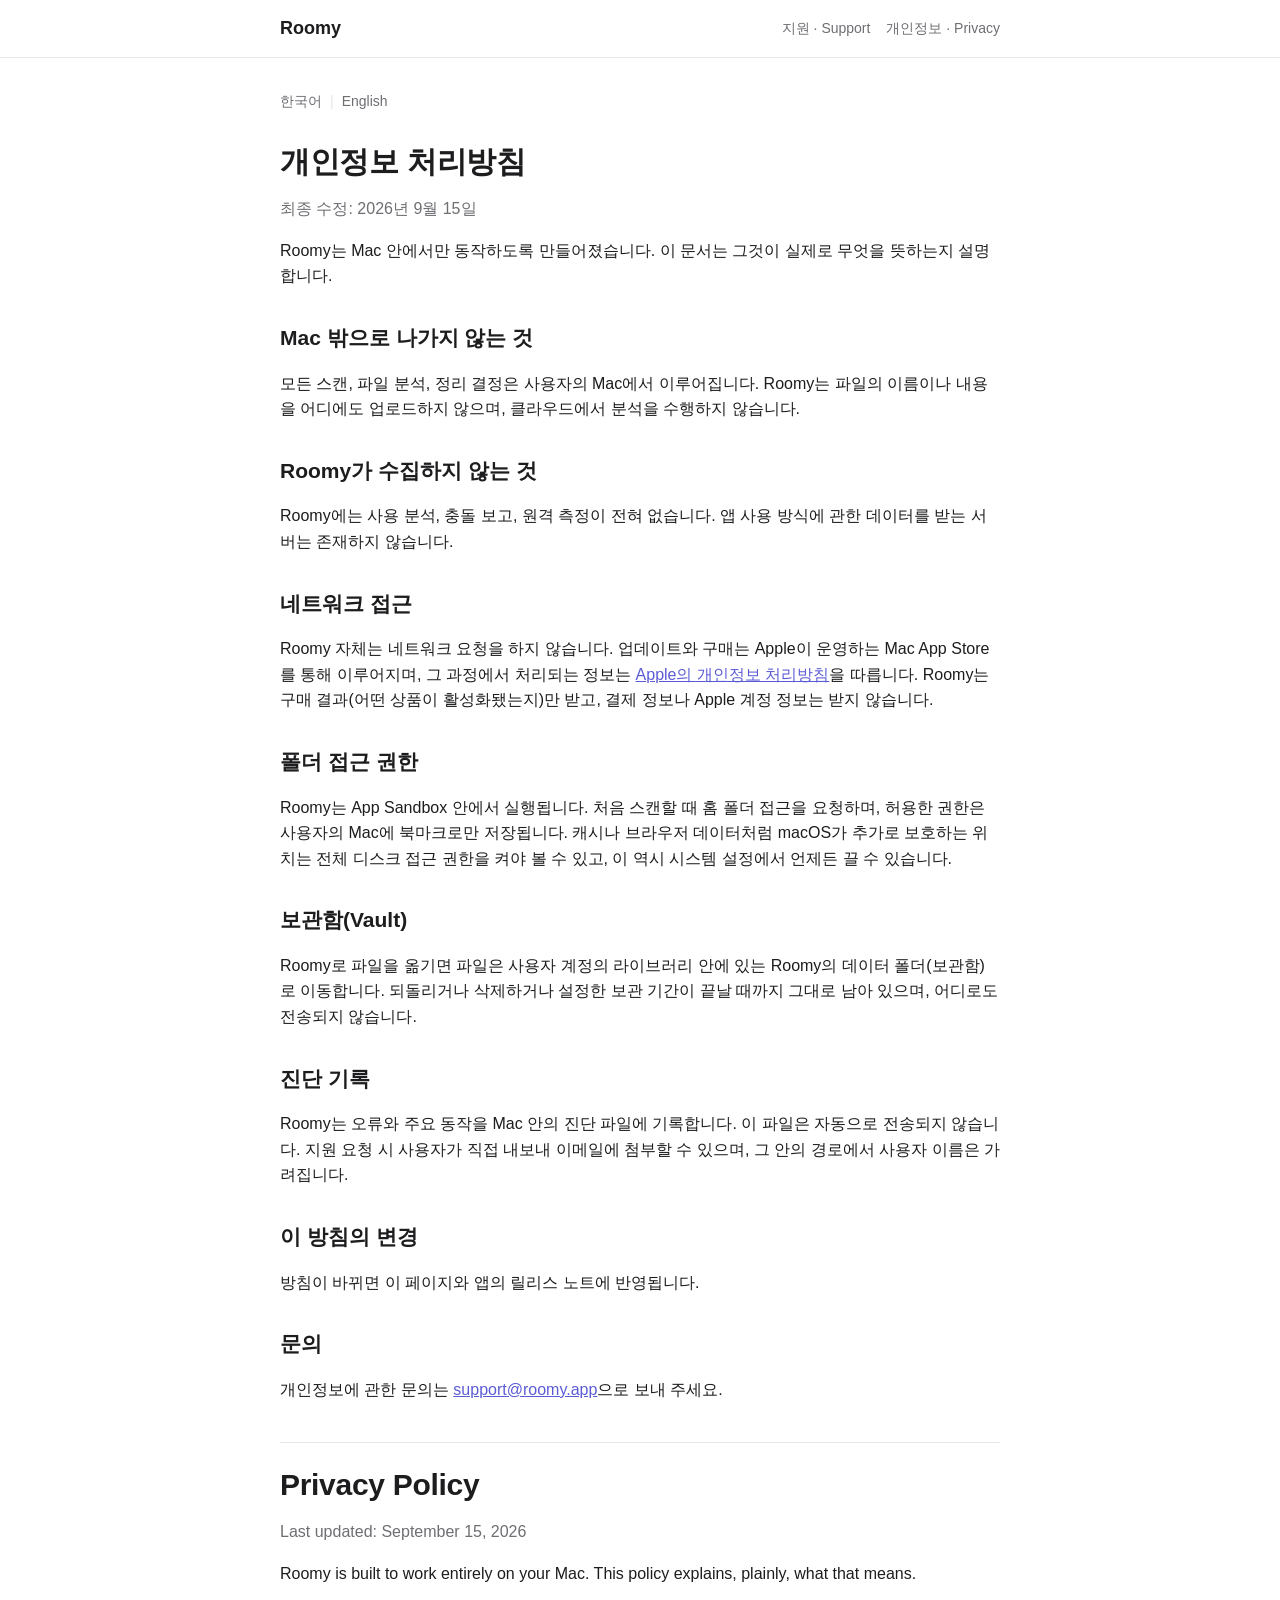
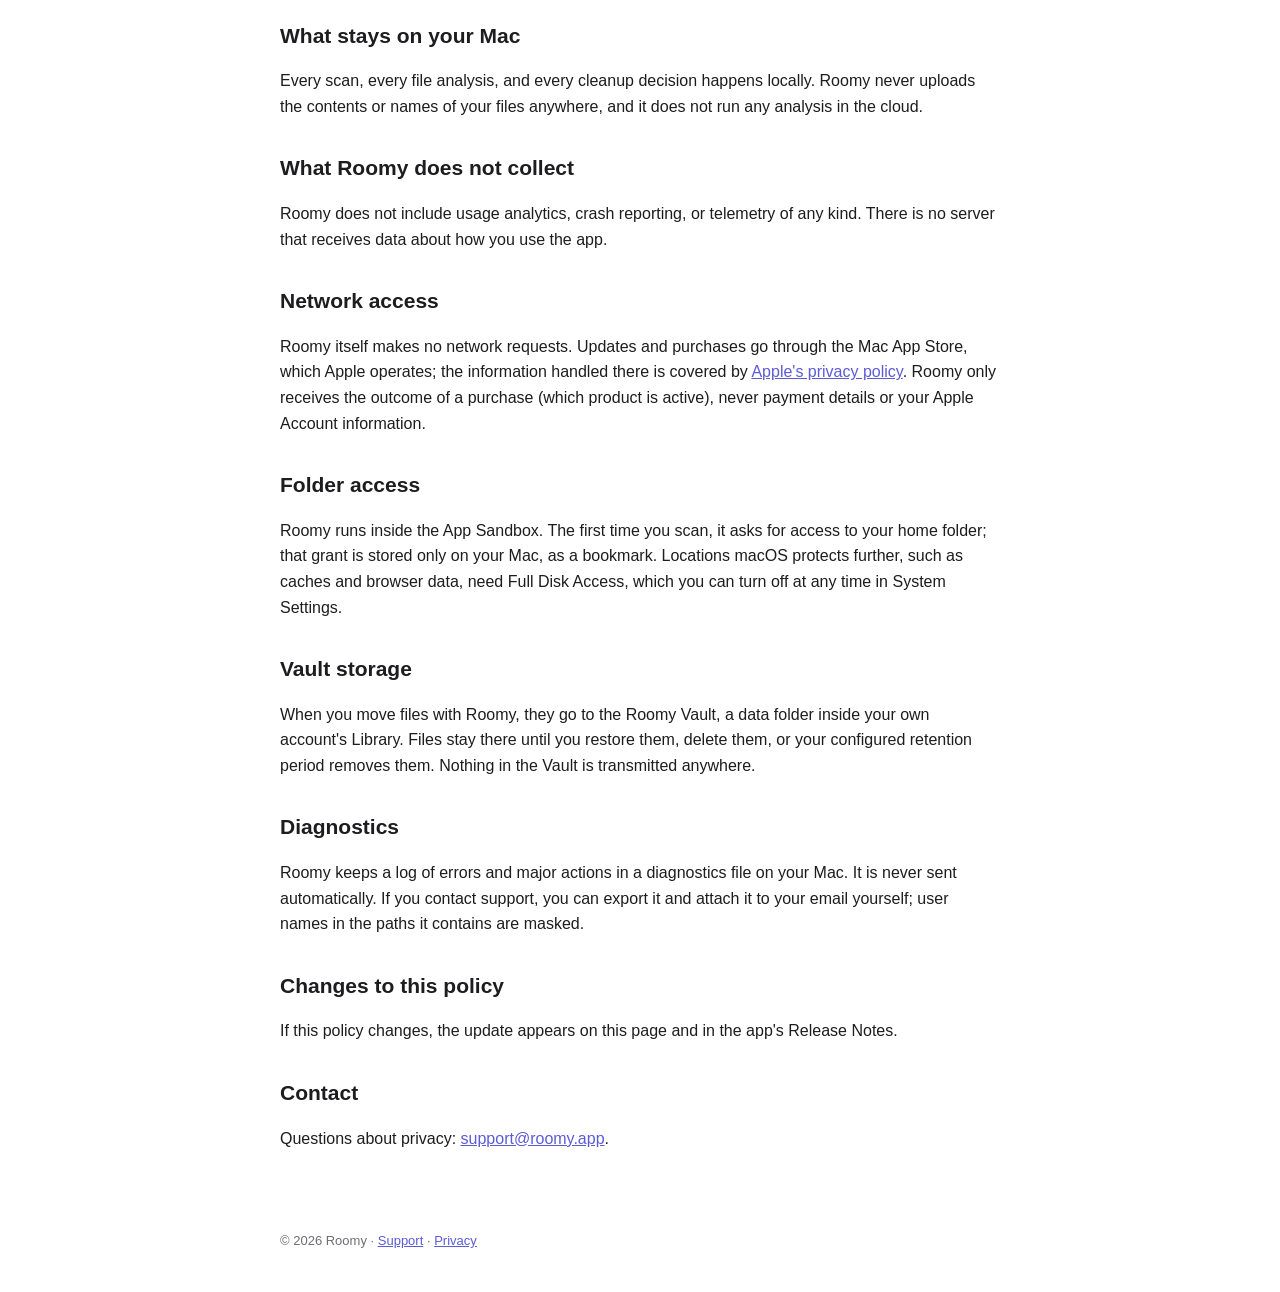
==== privacy.html @ 0916d5bc "Publish the Roomy site: landing, privacy policy, support (ko/en) Co-Authored-By: Claude Fable 5.1 <n" ====
<!doctype html>
<html lang="ko">
<head>
<meta charset="utf-8">
<meta name="viewport" content="width=device-width, initial-scale=1">
<title>Roomy 개인정보 처리방침 · Privacy Policy</title>
<link rel="stylesheet" href="style.css">
</head>
<body>
<header><div class="inner">
  <a class="brand" href="./">Roomy</a>
  <nav><a href="support.html">지원 · Support</a><a href="privacy.html">개인정보 · Privacy</a></nav>
</div></header>
<main>
<p class="lang"><a href="#ko">한국어</a><span>|</span><a href="#en">English</a></p>

<section class="language" id="ko">
  <h1>개인정보 처리방침</h1>
  <p class="muted">최종 수정: 2026년 9월 15일</p>
  <p>Roomy는 Mac 안에서만 동작하도록 만들어졌습니다. 이 문서는 그것이 실제로 무엇을 뜻하는지 설명합니다.</p>

  <h2>Mac 밖으로 나가지 않는 것</h2>
  <p>모든 스캔, 파일 분석, 정리 결정은 사용자의 Mac에서 이루어집니다. Roomy는 파일의 이름이나 내용을 어디에도 업로드하지 않으며, 클라우드에서 분석을 수행하지 않습니다.</p>

  <h2>Roomy가 수집하지 않는 것</h2>
  <p>Roomy에는 사용 분석, 충돌 보고, 원격 측정이 전혀 없습니다. 앱 사용 방식에 관한 데이터를 받는 서버는 존재하지 않습니다.</p>

  <h2>네트워크 접근</h2>
  <p>Roomy 자체는 네트워크 요청을 하지 않습니다. 업데이트와 구매는 Apple이 운영하는 Mac App Store를 통해 이루어지며, 그 과정에서 처리되는 정보는 <a href="https://www.apple.com/legal/privacy/">Apple의 개인정보 처리방침</a>을 따릅니다. Roomy는 구매 결과(어떤 상품이 활성화됐는지)만 받고, 결제 정보나 Apple 계정 정보는 받지 않습니다.</p>

  <h2>폴더 접근 권한</h2>
  <p>Roomy는 App Sandbox 안에서 실행됩니다. 처음 스캔할 때 홈 폴더 접근을 요청하며, 허용한 권한은 사용자의 Mac에 북마크로만 저장됩니다. 캐시나 브라우저 데이터처럼 macOS가 추가로 보호하는 위치는 전체 디스크 접근 권한을 켜야 볼 수 있고, 이 역시 시스템 설정에서 언제든 끌 수 있습니다.</p>

  <h2>보관함(Vault)</h2>
  <p>Roomy로 파일을 옮기면 파일은 사용자 계정의 라이브러리 안에 있는 Roomy의 데이터 폴더(보관함)로 이동합니다. 되돌리거나 삭제하거나 설정한 보관 기간이 끝날 때까지 그대로 남아 있으며, 어디로도 전송되지 않습니다.</p>

  <h2>진단 기록</h2>
  <p>Roomy는 오류와 주요 동작을 Mac 안의 진단 파일에 기록합니다. 이 파일은 자동으로 전송되지 않습니다. 지원 요청 시 사용자가 직접 내보내 이메일에 첨부할 수 있으며, 그 안의 경로에서 사용자 이름은 가려집니다.</p>

  <h2>이 방침의 변경</h2>
  <p>방침이 바뀌면 이 페이지와 앱의 릴리스 노트에 반영됩니다.</p>

  <h2>문의</h2>
  <p>개인정보에 관한 문의는 <a href="mailto:support@roomy.app">support@roomy.app</a>으로 보내 주세요.</p>
</section>

<section class="language" id="en" lang="en">
  <h1>Privacy Policy</h1>
  <p class="muted">Last updated: September 15, 2026</p>
  <p>Roomy is built to work entirely on your Mac. This policy explains, plainly, what that means.</p>

  <h2>What stays on your Mac</h2>
  <p>Every scan, every file analysis, and every cleanup decision happens locally. Roomy never uploads the contents or names of your files anywhere, and it does not run any analysis in the cloud.</p>

  <h2>What Roomy does not collect</h2>
  <p>Roomy does not include usage analytics, crash reporting, or telemetry of any kind. There is no server that receives data about how you use the app.</p>

  <h2>Network access</h2>
  <p>Roomy itself makes no network requests. Updates and purchases go through the Mac App Store, which Apple operates; the information handled there is covered by <a href="https://www.apple.com/legal/privacy/">Apple's privacy policy</a>. Roomy only receives the outcome of a purchase (which product is active), never payment details or your Apple Account information.</p>

  <h2>Folder access</h2>
  <p>Roomy runs inside the App Sandbox. The first time you scan, it asks for access to your home folder; that grant is stored only on your Mac, as a bookmark. Locations macOS protects further, such as caches and browser data, need Full Disk Access, which you can turn off at any time in System Settings.</p>

  <h2>Vault storage</h2>
  <p>When you move files with Roomy, they go to the Roomy Vault, a data folder inside your own account's Library. Files stay there until you restore them, delete them, or your configured retention period removes them. Nothing in the Vault is transmitted anywhere.</p>

  <h2>Diagnostics</h2>
  <p>Roomy keeps a log of errors and major actions in a diagnostics file on your Mac. It is never sent automatically. If you contact support, you can export it and attach it to your email yourself; user names in the paths it contains are masked.</p>

  <h2>Changes to this policy</h2>
  <p>If this policy changes, the update appears on this page and in the app's Release Notes.</p>

  <h2>Contact</h2>
  <p>Questions about privacy: <a href="mailto:support@roomy.app">support@roomy.app</a>.</p>
</section>
</main>
<footer>© 2026 Roomy · <a href="support.html">Support</a> · <a href="privacy.html">Privacy</a></footer>
</body>
</html>
---- style.css ----
:root { color-scheme: light dark; --fg: #1d1d1f; --muted: #6e6e73; --bg: #ffffff; --card: #f5f5f7; --accent: #5b5bd6; --line: #e5e5ea; }
@media (prefers-color-scheme: dark) { :root { --fg: #f5f5f7; --muted: #a1a1a6; --bg: #111114; --card: #1c1c21; --accent: #8e8ef2; --line: #2c2c33; } }
* { box-sizing: border-box; }
body { margin: 0; background: var(--bg); color: var(--fg); font: 16px/1.6 -apple-system, BlinkMacSystemFont, "SF Pro Text", "Apple SD Gothic Neo", "Helvetica Neue", sans-serif; }
header { border-bottom: 1px solid var(--line); }
header .inner { display: flex; align-items: center; gap: 12px; max-width: 760px; margin: 0 auto; padding: 14px 20px; }
header .brand { font-weight: 700; text-decoration: none; color: var(--fg); font-size: 18px; }
header nav { margin-left: auto; display: flex; gap: 16px; font-size: 14px; }
header nav a, .lang a { color: var(--muted); text-decoration: none; }
header nav a:hover, .lang a:hover { color: var(--accent); }
main { max-width: 760px; margin: 0 auto; padding: 32px 20px 64px; }
h1 { font-size: 30px; line-height: 1.2; margin: 0 0 6px; letter-spacing: -0.01em; }
h2 { font-size: 21px; margin: 32px 0 8px; }
h3 { font-size: 17px; margin: 22px 0 6px; }
p, li { color: var(--fg); }
.muted { color: var(--muted); }
.lang { font-size: 14px; margin: 0 0 24px; }
.lang span { color: var(--line); margin: 0 8px; }
section.language { padding-top: 8px; }
section.language + section.language { border-top: 1px solid var(--line); margin-top: 40px; padding-top: 24px; }
.card { background: var(--card); border-radius: 12px; padding: 16px 18px; margin: 12px 0; }
code { font: 14px ui-monospace, "SF Mono", Menlo, monospace; background: var(--card); padding: 1px 5px; border-radius: 5px; }
a { color: var(--accent); }
footer { max-width: 760px; margin: 0 auto; padding: 0 20px 40px; color: var(--muted); font-size: 13px; }
.hero { display: grid; grid-template-columns: 96px 1fr; gap: 20px; align-items: center; margin-bottom: 28px; }
.hero img { width: 96px; height: 96px; border-radius: 22px; }
.points { display: grid; grid-template-columns: repeat(auto-fit, minmax(210px, 1fr)); gap: 12px; margin: 20px 0; }
.points .card { margin: 0; }
.points h3 { margin: 0 0 4px; font-size: 16px; }
dl dt { font-weight: 600; margin-top: 14px; }
dl dd { margin: 4px 0 0; color: var(--fg); }
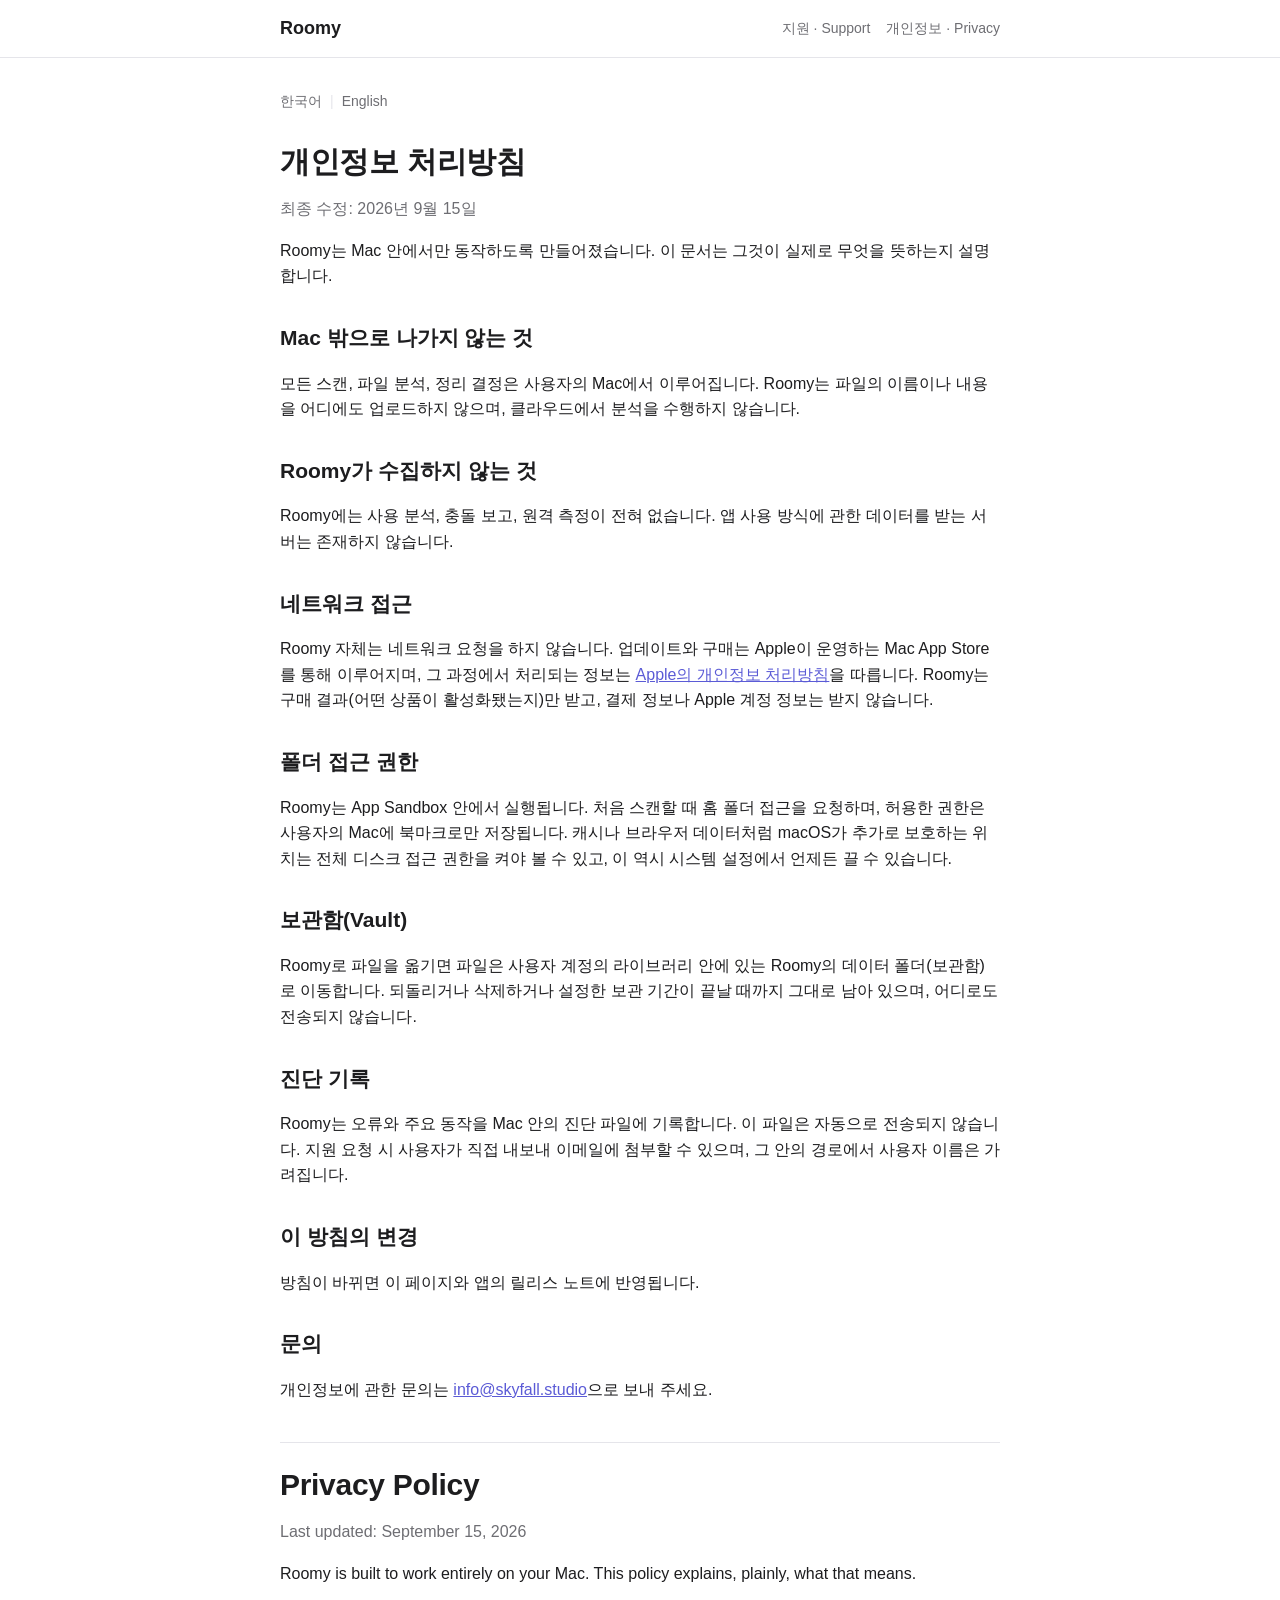
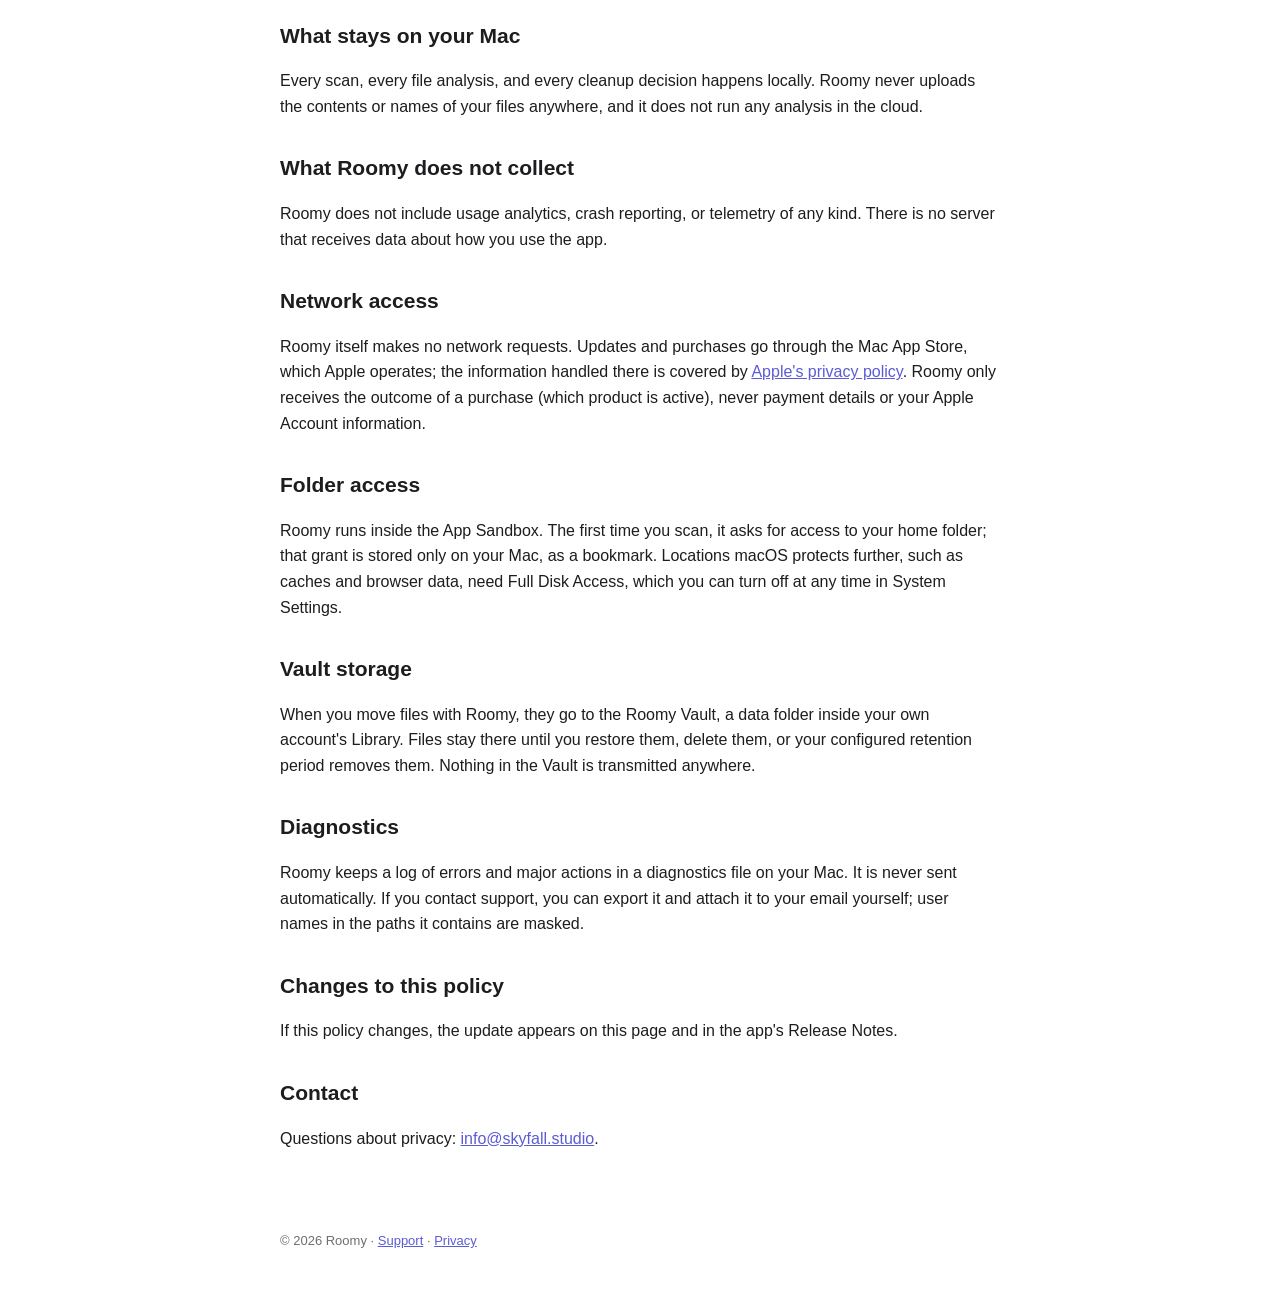
==== commit fadf5647: "Support mailbox: info@skyfall.studio" ====
--- a/privacy.html
+++ b/privacy.html
@@ -41,7 +41,7 @@
   <p>방침이 바뀌면 이 페이지와 앱의 릴리스 노트에 반영됩니다.</p>
 
   <h2>문의</h2>
-  <p>개인정보에 관한 문의는 <a href="mailto:support@roomy.app">support@roomy.app</a>으로 보내 주세요.</p>
+  <p>개인정보에 관한 문의는 <a href="mailto:info@skyfall.studio">info@skyfall.studio</a>으로 보내 주세요.</p>
 </section>
 
 <section class="language" id="en" lang="en">
@@ -71,7 +71,7 @@
   <p>If this policy changes, the update appears on this page and in the app's Release Notes.</p>
 
   <h2>Contact</h2>
-  <p>Questions about privacy: <a href="mailto:support@roomy.app">support@roomy.app</a>.</p>
+  <p>Questions about privacy: <a href="mailto:info@skyfall.studio">info@skyfall.studio</a>.</p>
 </section>
 </main>
 <footer>© 2026 Roomy · <a href="support.html">Support</a> · <a href="privacy.html">Privacy</a></footer>
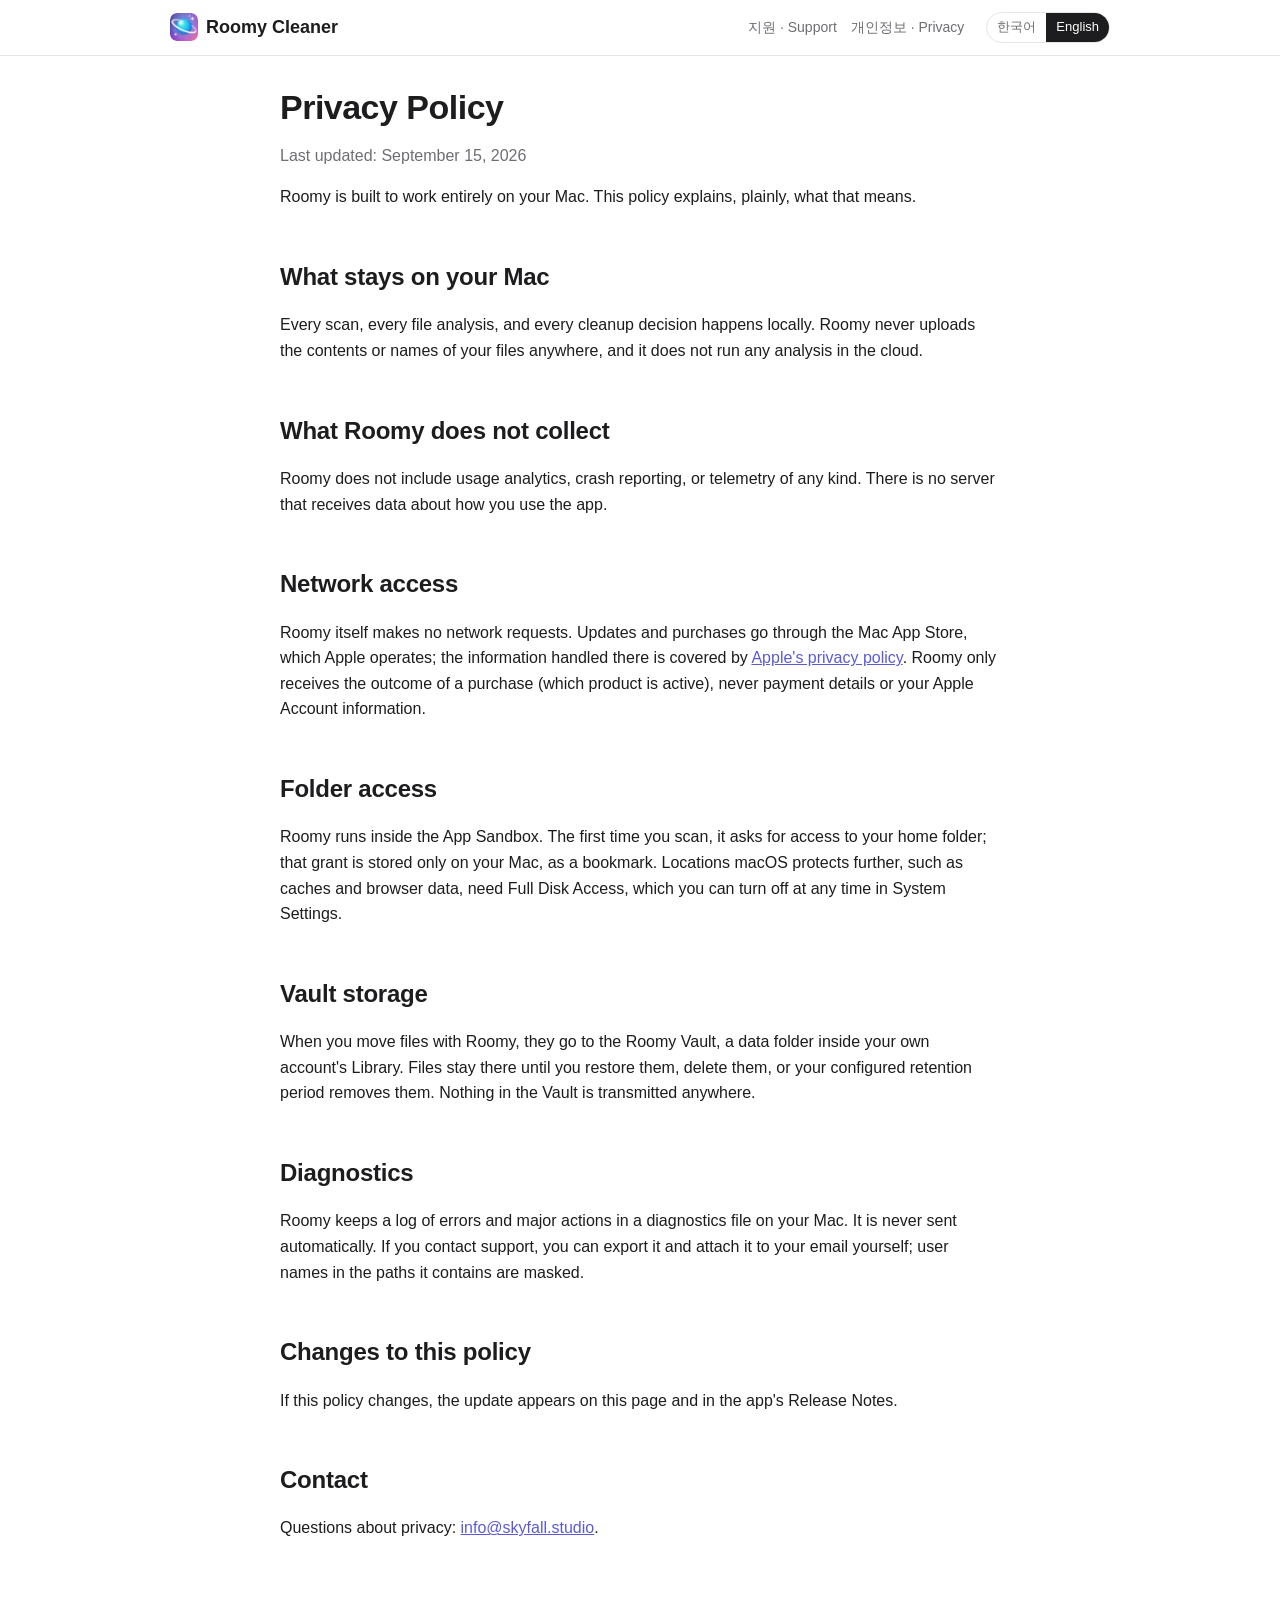
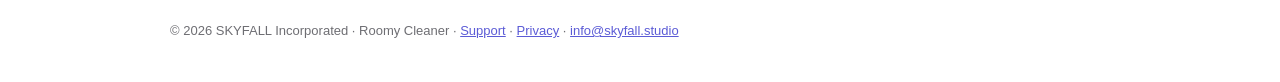
==== commit c912e600: "Landing page with screenshots, pricing, and a language switch Co-Authored-By: Claude Opus 5 <noreply" ====
--- a/privacy.html
+++ b/privacy.html
@@ -4,17 +4,25 @@
 <meta charset="utf-8">
 <meta name="viewport" content="width=device-width, initial-scale=1">
 <title>Roomy 개인정보 처리방침 · Privacy Policy</title>
+<link rel="icon" href="icon.png">
 <link rel="stylesheet" href="style.css">
+<script src="lang.js" defer></script>
 </head>
 <body>
 <header><div class="inner">
-  <a class="brand" href="./">Roomy</a>
-  <nav><a href="support.html">지원 · Support</a><a href="privacy.html">개인정보 · Privacy</a></nav>
+  <a class="brand" href="./"><img src="icon.png" alt="">Roomy Cleaner</a>
+  <nav>
+    <a href="support.html">지원 · Support</a>
+    <a href="privacy.html">개인정보 · Privacy</a>
+    <div class="lang-switch" role="group" aria-label="Language">
+      <button type="button" data-lang="ko" aria-pressed="false">한국어</button>
+      <button type="button" data-lang="en" aria-pressed="false">English</button>
+    </div>
+  </nav>
 </div></header>
-<main>
-<p class="lang"><a href="#ko">한국어</a><span>|</span><a href="#en">English</a></p>
+<main class="narrow">
 
-<section class="language" id="ko">
+<section class="language" id="ko" data-title-ko="Roomy Cleaner 개인정보 처리방침" hidden>
   <h1>개인정보 처리방침</h1>
   <p class="muted">최종 수정: 2026년 9월 15일</p>
   <p>Roomy는 Mac 안에서만 동작하도록 만들어졌습니다. 이 문서는 그것이 실제로 무엇을 뜻하는지 설명합니다.</p>
@@ -44,7 +52,7 @@
   <p>개인정보에 관한 문의는 <a href="mailto:info@skyfall.studio">info@skyfall.studio</a>으로 보내 주세요.</p>
 </section>
 
-<section class="language" id="en" lang="en">
+<section class="language" id="en" lang="en" data-title-en="Roomy Cleaner Privacy Policy" hidden>
   <h1>Privacy Policy</h1>
   <p class="muted">Last updated: September 15, 2026</p>
   <p>Roomy is built to work entirely on your Mac. This policy explains, plainly, what that means.</p>
@@ -74,6 +82,6 @@
   <p>Questions about privacy: <a href="mailto:info@skyfall.studio">info@skyfall.studio</a>.</p>
 </section>
 </main>
-<footer>© 2026 Roomy · <a href="support.html">Support</a> · <a href="privacy.html">Privacy</a></footer>
+<footer>© 2026 SKYFALL Incorporated · Roomy Cleaner · <a href="support.html">Support</a> · <a href="privacy.html">Privacy</a> · <a href="mailto:info@skyfall.studio">info@skyfall.studio</a></footer>
 </body>
 </html>
--- a/style.css
+++ b/style.css
@@ -1,31 +1,73 @@
-:root { color-scheme: light dark; --fg: #1d1d1f; --muted: #6e6e73; --bg: #ffffff; --card: #f5f5f7; --accent: #5b5bd6; --line: #e5e5ea; }
-@media (prefers-color-scheme: dark) { :root { --fg: #f5f5f7; --muted: #a1a1a6; --bg: #111114; --card: #1c1c21; --accent: #8e8ef2; --line: #2c2c33; } }
+:root { color-scheme: light dark; --fg: #1d1d1f; --muted: #6e6e73; --bg: #ffffff; --card: #f5f5f7; --accent: #5b5bd6; --line: #e5e5ea; --ok: #34a853; }
+@media (prefers-color-scheme: dark) { :root { --fg: #f5f5f7; --muted: #a1a1a6; --bg: #111114; --card: #1c1c21; --accent: #8e8ef2; --line: #2c2c33; --ok: #5cc27a; } }
 * { box-sizing: border-box; }
+html { scroll-behavior: smooth; }
 body { margin: 0; background: var(--bg); color: var(--fg); font: 16px/1.6 -apple-system, BlinkMacSystemFont, "SF Pro Text", "Apple SD Gothic Neo", "Helvetica Neue", sans-serif; }
-header { border-bottom: 1px solid var(--line); }
-header .inner { display: flex; align-items: center; gap: 12px; max-width: 760px; margin: 0 auto; padding: 14px 20px; }
-header .brand { font-weight: 700; text-decoration: none; color: var(--fg); font-size: 18px; }
-header nav { margin-left: auto; display: flex; gap: 16px; font-size: 14px; }
-header nav a, .lang a { color: var(--muted); text-decoration: none; }
-header nav a:hover, .lang a:hover { color: var(--accent); }
-main { max-width: 760px; margin: 0 auto; padding: 32px 20px 64px; }
-h1 { font-size: 30px; line-height: 1.2; margin: 0 0 6px; letter-spacing: -0.01em; }
-h2 { font-size: 21px; margin: 32px 0 8px; }
+header { border-bottom: 1px solid var(--line); position: sticky; top: 0; background: color-mix(in srgb, var(--bg) 88%, transparent); backdrop-filter: saturate(180%) blur(12px); z-index: 10; }
+header .inner { display: flex; align-items: center; gap: 12px; max-width: 980px; margin: 0 auto; padding: 12px 20px; }
+header .brand { white-space: nowrap; display: flex; align-items: center; gap: 8px; font-weight: 700; text-decoration: none; color: var(--fg); font-size: 18px; }
+header .brand img { width: 28px; height: 28px; border-radius: 7px; }
+header nav { margin-left: auto; display: flex; gap: 14px; font-size: 14px; align-items: center; white-space: nowrap; }
+@media (max-width: 560px) { header nav > a { display: none; } }
+header nav a { color: var(--muted); text-decoration: none; }
+header nav a:hover { color: var(--accent); }
+.lang-switch { display: inline-flex; border: 1px solid var(--line); border-radius: 999px; overflow: hidden; margin-left: 8px; }
+.lang-switch button { white-space: nowrap; border: 0; background: transparent; color: var(--muted); font: inherit; font-size: 13px; padding: 4px 10px; cursor: pointer; }
+.lang-switch button[aria-pressed="true"] { background: var(--fg); color: var(--bg); }
+main { max-width: 980px; margin: 0 auto; padding: 32px 20px 64px; }
+main.narrow { max-width: 760px; }
+h1 { font-size: 34px; line-height: 1.15; margin: 0 0 10px; letter-spacing: -0.015em; }
+h2 { font-size: 24px; margin: 48px 0 12px; letter-spacing: -0.01em; }
 h3 { font-size: 17px; margin: 22px 0 6px; }
 p, li { color: var(--fg); }
 .muted { color: var(--muted); }
-.lang { font-size: 14px; margin: 0 0 24px; }
-.lang span { color: var(--line); margin: 0 8px; }
-section.language { padding-top: 8px; }
-section.language + section.language { border-top: 1px solid var(--line); margin-top: 40px; padding-top: 24px; }
-.card { background: var(--card); border-radius: 12px; padding: 16px 18px; margin: 12px 0; }
+a { color: var(--accent); }
+section.language[hidden] { display: none; }
+.card { background: var(--card); border-radius: 14px; padding: 16px 18px; margin: 12px 0; }
 code { font: 14px ui-monospace, "SF Mono", Menlo, monospace; background: var(--card); padding: 1px 5px; border-radius: 5px; }
-a { color: var(--accent); }
-footer { max-width: 760px; margin: 0 auto; padding: 0 20px 40px; color: var(--muted); font-size: 13px; }
-.hero { display: grid; grid-template-columns: 96px 1fr; gap: 20px; align-items: center; margin-bottom: 28px; }
-.hero img { width: 96px; height: 96px; border-radius: 22px; }
-.points { display: grid; grid-template-columns: repeat(auto-fit, minmax(210px, 1fr)); gap: 12px; margin: 20px 0; }
-.points .card { margin: 0; }
-.points h3 { margin: 0 0 4px; font-size: 16px; }
-dl dt { font-weight: 600; margin-top: 14px; }
+footer { max-width: 980px; margin: 0 auto; padding: 0 20px 40px; color: var(--muted); font-size: 13px; }
+dl dt { font-weight: 600; margin-top: 16px; }
 dl dd { margin: 4px 0 0; color: var(--fg); }
+
+/* Landing */
+.hero { display: grid; grid-template-columns: 1fr; gap: 24px; align-items: center; padding: 16px 0 8px; }
+.hero .copy { max-width: 560px; }
+.hero .tagline { font-size: 18px; color: var(--muted); margin: 0 0 18px; }
+.hero .lede { font-size: 17px; margin: 0 0 22px; }
+.hero .shot { border-radius: 14px; box-shadow: 0 20px 60px rgba(0,0,0,.18); width: 100%; height: auto; display: block; }
+@media (min-width: 860px) { .hero { grid-template-columns: 5fr 7fr; } }
+.cta { display: flex; flex-wrap: wrap; gap: 12px; align-items: center; }
+.badge { display: inline-flex; align-items: center; gap: 10px; background: #000; color: #fff; border: 1px solid #a6a6a6; border-radius: 9px; padding: 8px 14px 8px 12px; text-decoration: none; line-height: 1.1; }
+.badge:hover { background: #1a1a1a; }
+.badge .apple { font-size: 24px; line-height: 1; }
+.badge small { display: block; font-size: 10px; opacity: .85; }
+.badge strong { font-size: 17px; font-weight: 600; }
+.cta .note { font-size: 13px; color: var(--muted); }
+.pillars { display: grid; grid-template-columns: repeat(auto-fit, minmax(240px, 1fr)); gap: 14px; margin: 28px 0 0; }
+.pillars .card { margin: 0; }
+.pillars h3 { margin: 0 0 6px; font-size: 17px; }
+.pillars p { margin: 0; color: var(--muted); }
+.features { display: grid; grid-template-columns: 1fr; gap: 28px; }
+.feature { display: grid; grid-template-columns: 1fr; gap: 14px; align-items: center; }
+.feature img { width: 100%; height: auto; border-radius: 12px; border: 1px solid var(--line); display: block; }
+.feature h3 { margin: 0 0 6px; font-size: 19px; }
+.feature p { margin: 0; color: var(--muted); }
+@media (min-width: 760px) {
+  .feature { grid-template-columns: 3fr 2fr; }
+  .feature:nth-child(even) { grid-template-columns: 2fr 3fr; }
+  .feature:nth-child(even) .text { order: -1; }
+}
+.plans { display: grid; grid-template-columns: repeat(auto-fit, minmax(260px, 1fr)); gap: 14px; margin: 16px 0; }
+.plan { background: var(--card); border-radius: 16px; padding: 22px; border: 1px solid transparent; }
+.plan.pro { border-color: var(--accent); }
+.plan h3 { margin: 0 0 4px; font-size: 20px; }
+.plan .price { font-size: 30px; font-weight: 700; letter-spacing: -0.01em; margin: 6px 0 2px; }
+.plan .price small { font-size: 14px; font-weight: 400; color: var(--muted); }
+.plan ul { padding-left: 20px; margin: 12px 0 0; }
+.plan li { margin: 4px 0; }
+.plan li.no { color: var(--muted); }
+.trust { display: grid; grid-template-columns: repeat(auto-fit, minmax(200px, 1fr)); gap: 12px; margin: 12px 0 0; }
+.trust .card { margin: 0; }
+.trust h3 { margin: 0 0 4px; font-size: 16px; }
+.trust p { margin: 0; color: var(--muted); font-size: 15px; }
+.faq-link { margin-top: 28px; }
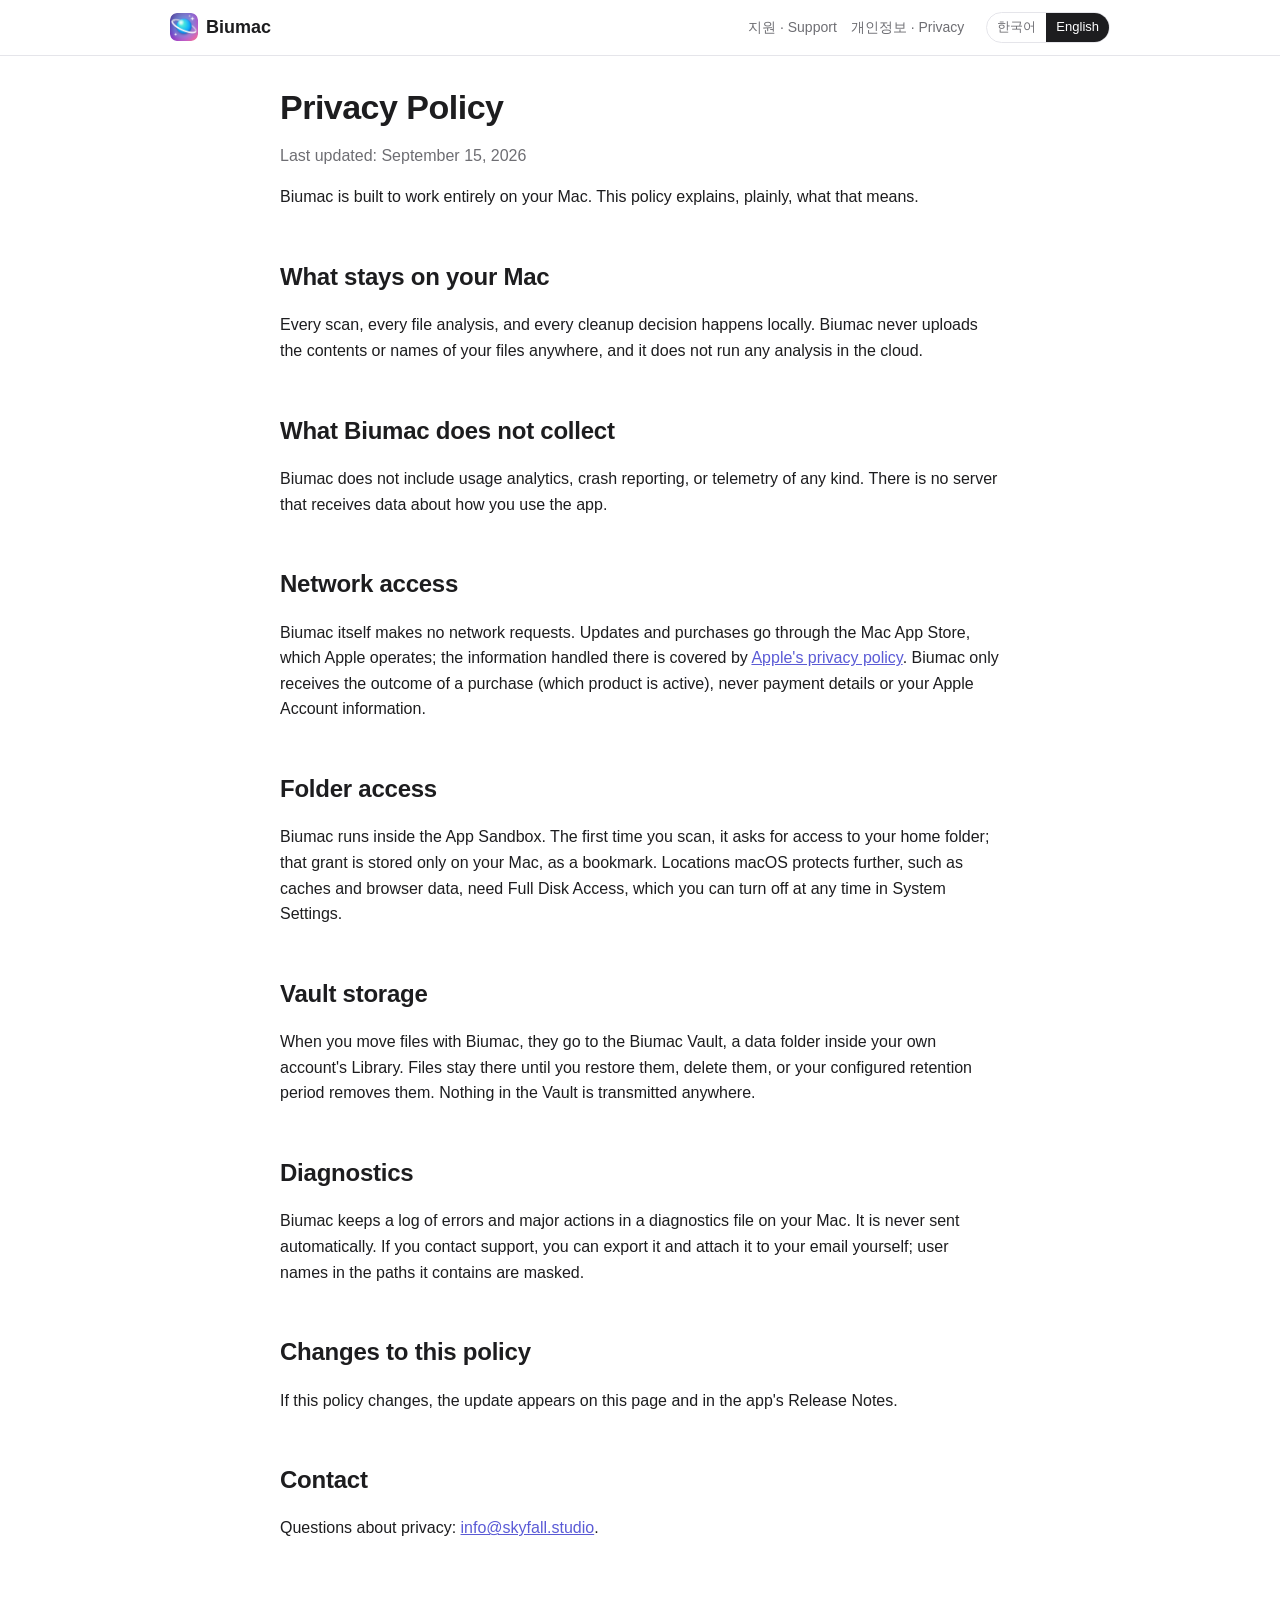
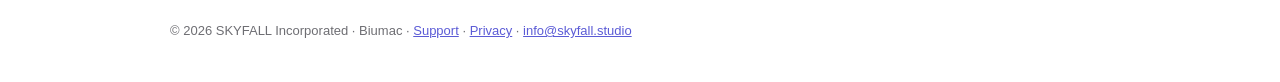
==== commit f968b8a7: "Introduce Biumac branding, formerly Roomy" ====
--- a/privacy.html
+++ b/privacy.html
@@ -3,14 +3,14 @@
 <head>
 <meta charset="utf-8">
 <meta name="viewport" content="width=device-width, initial-scale=1">
-<title>Roomy 개인정보 처리방침 · Privacy Policy</title>
+<title>Biumac 개인정보 처리방침 · Privacy Policy</title>
 <link rel="icon" href="icon.png">
 <link rel="stylesheet" href="style.css">
 <script src="lang.js" defer></script>
 </head>
 <body>
 <header><div class="inner">
-  <a class="brand" href="./"><img src="icon.png" alt="">Roomy Cleaner</a>
+  <a class="brand" href="./"><img src="icon.png" alt="">Biumac</a>
   <nav>
     <a href="support.html">지원 · Support</a>
     <a href="privacy.html">개인정보 · Privacy</a>
@@ -22,28 +22,28 @@
 </div></header>
 <main class="narrow">
 
-<section class="language" id="ko" data-title-ko="Roomy Cleaner 개인정보 처리방침" hidden>
+<section class="language" id="ko" data-title-ko="Biumac 개인정보 처리방침" hidden>
   <h1>개인정보 처리방침</h1>
   <p class="muted">최종 수정: 2026년 9월 15일</p>
-  <p>Roomy는 Mac 안에서만 동작하도록 만들어졌습니다. 이 문서는 그것이 실제로 무엇을 뜻하는지 설명합니다.</p>
+  <p>Biumac은 Mac 안에서만 동작하도록 만들어졌습니다. 이 문서는 그것이 실제로 무엇을 뜻하는지 설명합니다.</p>
 
   <h2>Mac 밖으로 나가지 않는 것</h2>
-  <p>모든 스캔, 파일 분석, 정리 결정은 사용자의 Mac에서 이루어집니다. Roomy는 파일의 이름이나 내용을 어디에도 업로드하지 않으며, 클라우드에서 분석을 수행하지 않습니다.</p>
+  <p>모든 스캔, 파일 분석, 정리 결정은 사용자의 Mac에서 이루어집니다. Biumac은 파일의 이름이나 내용을 어디에도 업로드하지 않으며, 클라우드에서 분석을 수행하지 않습니다.</p>
 
-  <h2>Roomy가 수집하지 않는 것</h2>
-  <p>Roomy에는 사용 분석, 충돌 보고, 원격 측정이 전혀 없습니다. 앱 사용 방식에 관한 데이터를 받는 서버는 존재하지 않습니다.</p>
+  <h2>Biumac이 수집하지 않는 것</h2>
+  <p>Biumac에는 사용 분석, 충돌 보고, 원격 측정이 전혀 없습니다. 앱 사용 방식에 관한 데이터를 받는 서버는 존재하지 않습니다.</p>
 
   <h2>네트워크 접근</h2>
-  <p>Roomy 자체는 네트워크 요청을 하지 않습니다. 업데이트와 구매는 Apple이 운영하는 Mac App Store를 통해 이루어지며, 그 과정에서 처리되는 정보는 <a href="https://www.apple.com/legal/privacy/">Apple의 개인정보 처리방침</a>을 따릅니다. Roomy는 구매 결과(어떤 상품이 활성화됐는지)만 받고, 결제 정보나 Apple 계정 정보는 받지 않습니다.</p>
+  <p>Biumac 자체는 네트워크 요청을 하지 않습니다. 업데이트와 구매는 Apple이 운영하는 Mac App Store를 통해 이루어지며, 그 과정에서 처리되는 정보는 <a href="https://www.apple.com/legal/privacy/">Apple의 개인정보 처리방침</a>을 따릅니다. Biumac은 구매 결과(어떤 상품이 활성화됐는지)만 받고, 결제 정보나 Apple 계정 정보는 받지 않습니다.</p>
 
   <h2>폴더 접근 권한</h2>
-  <p>Roomy는 App Sandbox 안에서 실행됩니다. 처음 스캔할 때 홈 폴더 접근을 요청하며, 허용한 권한은 사용자의 Mac에 북마크로만 저장됩니다. 캐시나 브라우저 데이터처럼 macOS가 추가로 보호하는 위치는 전체 디스크 접근 권한을 켜야 볼 수 있고, 이 역시 시스템 설정에서 언제든 끌 수 있습니다.</p>
+  <p>Biumac은 App Sandbox 안에서 실행됩니다. 처음 스캔할 때 홈 폴더 접근을 요청하며, 허용한 권한은 사용자의 Mac에 북마크로만 저장됩니다. 캐시나 브라우저 데이터처럼 macOS가 추가로 보호하는 위치는 전체 디스크 접근 권한을 켜야 볼 수 있고, 이 역시 시스템 설정에서 언제든 끌 수 있습니다.</p>
 
   <h2>보관함(Vault)</h2>
-  <p>Roomy로 파일을 옮기면 파일은 사용자 계정의 라이브러리 안에 있는 Roomy의 데이터 폴더(보관함)로 이동합니다. 되돌리거나 삭제하거나 설정한 보관 기간이 끝날 때까지 그대로 남아 있으며, 어디로도 전송되지 않습니다.</p>
+  <p>Biumac로 파일을 옮기면 파일은 사용자 계정의 라이브러리 안에 있는 Biumac의 데이터 폴더(보관함)로 이동합니다. 되돌리거나 삭제하거나 설정한 보관 기간이 끝날 때까지 그대로 남아 있으며, 어디로도 전송되지 않습니다.</p>
 
   <h2>진단 기록</h2>
-  <p>Roomy는 오류와 주요 동작을 Mac 안의 진단 파일에 기록합니다. 이 파일은 자동으로 전송되지 않습니다. 지원 요청 시 사용자가 직접 내보내 이메일에 첨부할 수 있으며, 그 안의 경로에서 사용자 이름은 가려집니다.</p>
+  <p>Biumac은 오류와 주요 동작을 Mac 안의 진단 파일에 기록합니다. 이 파일은 자동으로 전송되지 않습니다. 지원 요청 시 사용자가 직접 내보내 이메일에 첨부할 수 있으며, 그 안의 경로에서 사용자 이름은 가려집니다.</p>
 
   <h2>이 방침의 변경</h2>
   <p>방침이 바뀌면 이 페이지와 앱의 릴리스 노트에 반영됩니다.</p>
@@ -52,28 +52,28 @@
   <p>개인정보에 관한 문의는 <a href="mailto:info@skyfall.studio">info@skyfall.studio</a>으로 보내 주세요.</p>
 </section>
 
-<section class="language" id="en" lang="en" data-title-en="Roomy Cleaner Privacy Policy" hidden>
+<section class="language" id="en" lang="en" data-title-en="Biumac Privacy Policy" hidden>
   <h1>Privacy Policy</h1>
   <p class="muted">Last updated: September 15, 2026</p>
-  <p>Roomy is built to work entirely on your Mac. This policy explains, plainly, what that means.</p>
+  <p>Biumac is built to work entirely on your Mac. This policy explains, plainly, what that means.</p>
 
   <h2>What stays on your Mac</h2>
-  <p>Every scan, every file analysis, and every cleanup decision happens locally. Roomy never uploads the contents or names of your files anywhere, and it does not run any analysis in the cloud.</p>
+  <p>Every scan, every file analysis, and every cleanup decision happens locally. Biumac never uploads the contents or names of your files anywhere, and it does not run any analysis in the cloud.</p>
 
-  <h2>What Roomy does not collect</h2>
-  <p>Roomy does not include usage analytics, crash reporting, or telemetry of any kind. There is no server that receives data about how you use the app.</p>
+  <h2>What Biumac does not collect</h2>
+  <p>Biumac does not include usage analytics, crash reporting, or telemetry of any kind. There is no server that receives data about how you use the app.</p>
 
   <h2>Network access</h2>
-  <p>Roomy itself makes no network requests. Updates and purchases go through the Mac App Store, which Apple operates; the information handled there is covered by <a href="https://www.apple.com/legal/privacy/">Apple's privacy policy</a>. Roomy only receives the outcome of a purchase (which product is active), never payment details or your Apple Account information.</p>
+  <p>Biumac itself makes no network requests. Updates and purchases go through the Mac App Store, which Apple operates; the information handled there is covered by <a href="https://www.apple.com/legal/privacy/">Apple's privacy policy</a>. Biumac only receives the outcome of a purchase (which product is active), never payment details or your Apple Account information.</p>
 
   <h2>Folder access</h2>
-  <p>Roomy runs inside the App Sandbox. The first time you scan, it asks for access to your home folder; that grant is stored only on your Mac, as a bookmark. Locations macOS protects further, such as caches and browser data, need Full Disk Access, which you can turn off at any time in System Settings.</p>
+  <p>Biumac runs inside the App Sandbox. The first time you scan, it asks for access to your home folder; that grant is stored only on your Mac, as a bookmark. Locations macOS protects further, such as caches and browser data, need Full Disk Access, which you can turn off at any time in System Settings.</p>
 
   <h2>Vault storage</h2>
-  <p>When you move files with Roomy, they go to the Roomy Vault, a data folder inside your own account's Library. Files stay there until you restore them, delete them, or your configured retention period removes them. Nothing in the Vault is transmitted anywhere.</p>
+  <p>When you move files with Biumac, they go to the Biumac Vault, a data folder inside your own account's Library. Files stay there until you restore them, delete them, or your configured retention period removes them. Nothing in the Vault is transmitted anywhere.</p>
 
   <h2>Diagnostics</h2>
-  <p>Roomy keeps a log of errors and major actions in a diagnostics file on your Mac. It is never sent automatically. If you contact support, you can export it and attach it to your email yourself; user names in the paths it contains are masked.</p>
+  <p>Biumac keeps a log of errors and major actions in a diagnostics file on your Mac. It is never sent automatically. If you contact support, you can export it and attach it to your email yourself; user names in the paths it contains are masked.</p>
 
   <h2>Changes to this policy</h2>
   <p>If this policy changes, the update appears on this page and in the app's Release Notes.</p>
@@ -82,6 +82,6 @@
   <p>Questions about privacy: <a href="mailto:info@skyfall.studio">info@skyfall.studio</a>.</p>
 </section>
 </main>
-<footer>© 2026 SKYFALL Incorporated · Roomy Cleaner · <a href="support.html">Support</a> · <a href="privacy.html">Privacy</a> · <a href="mailto:info@skyfall.studio">info@skyfall.studio</a></footer>
+<footer>© 2026 SKYFALL Incorporated · Biumac · <a href="support.html">Support</a> · <a href="privacy.html">Privacy</a> · <a href="mailto:info@skyfall.studio">info@skyfall.studio</a></footer>
 </body>
 </html>
